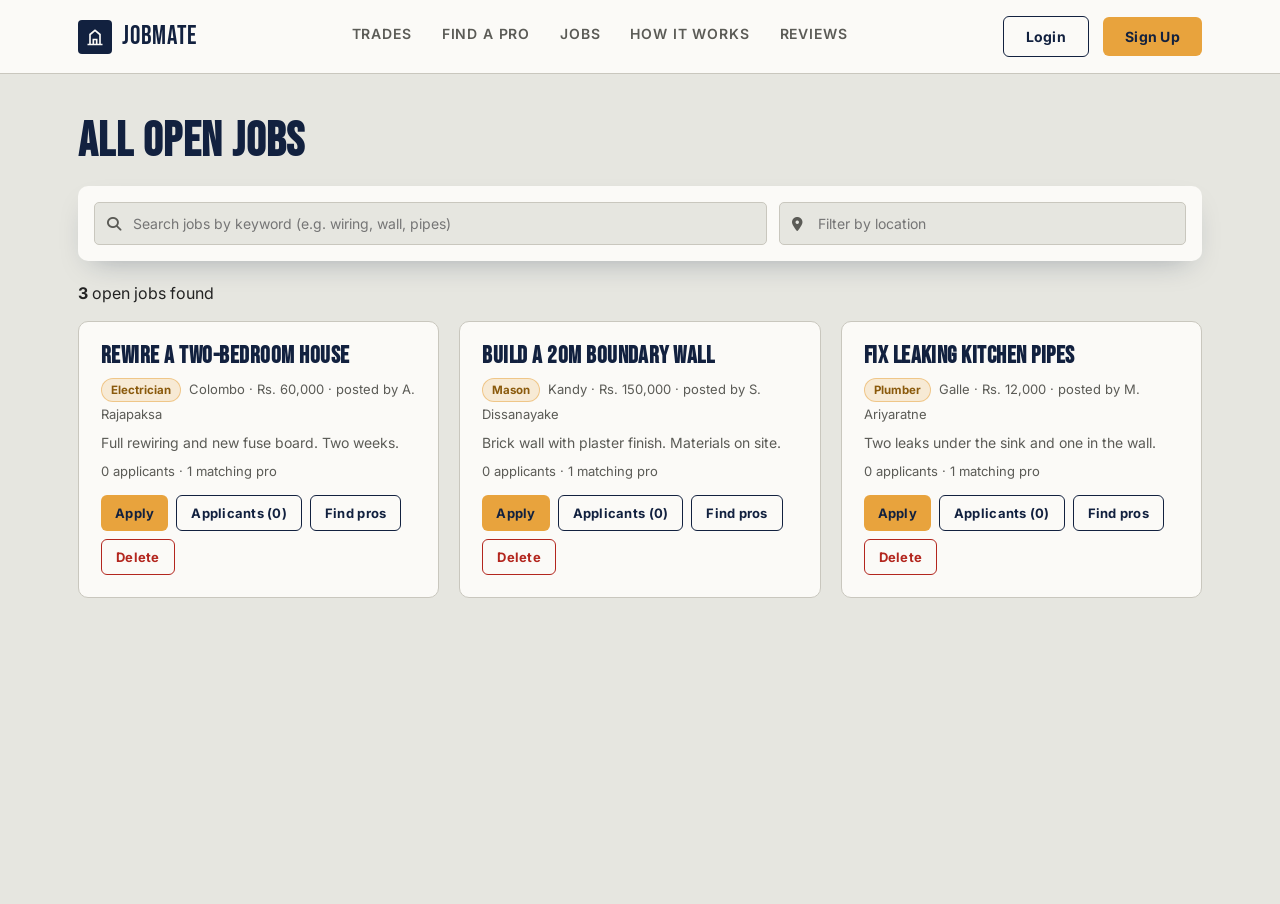
==== all-jobs.html @ c40e43ed "Add View more pages for pros and jobs with keyword search and location filter" ====
<!DOCTYPE html>
<html lang="en">
<head>
    <meta charset="UTF-8">
    <meta name="viewport" content="width=device-width, initial-scale=1.0">
    <title>All open jobs - JobMate</title>
    <link rel="preconnect" href="https://fonts.googleapis.com">
    <link href="https://fonts.googleapis.com/css2?family=Bebas+Neue&family=Inter:wght@400;500;600;700;800&family=JetBrains+Mono:wght@400;600&display=swap" rel="stylesheet">
    <link rel="stylesheet" href="style.css">
    <link rel="stylesheet" href="https://cdnjs.cloudflare.com/ajax/libs/font-awesome/6.4.0/css/all.min.css">
</head>
<body data-page="jobs">
<header class="site-nav">
  <div class="nav-inner">
    <a href="index.html" class="logo">
      <span class="mark">
        <svg viewBox="0 0 24 24" fill="none" stroke="#FBFAF7" stroke-width="2"><path d="M3 21h18M6 21V9l6-5 6 5v12M10 21v-6h4v6"/></svg>
      </span>
      JobMate
    </a>
    <nav class="nav-links" id="navLinks">
      <a href="index.html#trades">Trades</a>
      <a href="index.html#browse">Find a pro</a>
      <a href="index.html#jobs">Jobs</a>
      <a href="index.html#how">How it works</a>
      <a href="index.html#reviews">Reviews</a>
    </nav>
    <div style="display:flex;align-items:center;gap:14px;" id="authNavButtons">
      <a href="login.html" class="btn btn-outline nav-cta">Login</a>
      <a href="signup.html" class="btn btn-primary nav-cta">Sign Up</a>
      <button class="menu-toggle" id="menuToggle" aria-label="Toggle menu"><span></span><span></span><span></span></button>
    </div>
  </div>
</header>

<main class="list-page">
  <div class="wrap">
    <h1 class="list-title">All open jobs</h1>
    <form class="list-search" id="listForm" novalidate>
      <div class="search-wrap grow"><i class="fa-solid fa-magnifying-glass"></i>
        <input id="q" type="search" placeholder="Search jobs by keyword (e.g. wiring, wall, pipes)" aria-label="Search by keyword" autocomplete="off"></div>
      <div class="search-wrap"><i class="fa-solid fa-location-dot"></i>
        <input id="loc" type="text" list="locList" placeholder="Filter by location" aria-label="Filter by location" autocomplete="off"></div>
      <datalist id="locList"></datalist>
    </form>
    <div class="count-line" style="margin-bottom:18px;"><strong id="count">0</strong> open jobs found</div>
    <div class="job-grid" id="grid"></div>
  </div>
</main>

<div class="modal-bg" id="modalBg"><div class="modal" role="dialog" aria-modal="true"><button class="x" id="modalX" aria-label="Close">&times;</button><div id="modalBody"></div></div></div>
<div class="toast" id="toast" role="status"></div>
<script src="data.js"></script>
<script src="listing.js"></script>
</body>
</html>
---- style.css ----
:root{
    --ink:#12213F;
    --ink-2:#1B2E52;
    --steel:#3D6EA5;
    --steel-light:#7FA7CE;
    --amber:#E8A33D;
    --amber-dark:#C6822015;
    --concrete:#E6E6E0;
    --concrete-2:#D9D8D0;
    --paper:#FBFAF7;
    --charcoal:#232323;
    --charcoal-soft:#5B5B56;
    --line:#C9C7BE;
    --radius:6px;
    --shadow:0 12px 30px -14px rgba(18,33,63,0.35);
  }
  *{box-sizing:border-box;}
  html{scroll-behavior:smooth;}
  body{
    margin:0;
    background:var(--concrete);
    color:var(--charcoal);
    font-family:'Inter',sans-serif;
    -webkit-font-smoothing:antialiased;
  }
    h1,h2,h3{
    font-family:'Bebas Neue',sans-serif;
    letter-spacing:0.02em;
    line-height:1;
    color:var(--ink);
  }
  a{color:inherit;text-decoration:none;}
  button{font-family:inherit;cursor:pointer;}
  .wrap{max-width:1180px;margin:0 auto;padding:0 28px;}
  ::selection{background:var(--amber);color:var(--ink);}
  :focus-visible{outline:3px solid var(--steel);outline-offset:2px;}

    /* ---------- NAV ---------- */

  header.site-nav{
    position:sticky;top:0;z-index:100;
    background:var(--paper);
    border-bottom:1px solid var(--line);
  }
  .nav-inner{
    max-width:1180px;margin:0 auto;padding:16px 28px;
    display:flex;align-items:center;justify-content:space-between;
  }
  .logo{
    display:flex;align-items:center;gap:10px;
    font-family:'Bebas Neue',sans-serif;font-size:26px;letter-spacing:0.03em;
    color:var(--ink);
  }
  .logo .mark{
    width:34px;height:34px;border-radius:4px;background:var(--ink);
    display:flex;align-items:center;justify-content:center;
  }
  .logo .mark svg{width:20px;height:20px;}
  .nav-links{display:flex;gap:30px;align-items:center;}
  .nav-links a{
    font-size:14px;font-weight:600;color:var(--charcoal-soft);
    text-transform:uppercase;letter-spacing:0.06em;
    padding-bottom:4px;border-bottom:2px solid transparent;
    transition:color .15s, border-color .15s;
  }
  .nav-links a:hover{color:var(--ink);border-color:var(--amber);}
  .btn{
    display:inline-flex;align-items:center;justify-content:center;gap:8px;
    padding:11px 22px;border-radius:var(--radius);border:none;
    font-weight:700;font-size:14px;letter-spacing:0.02em;
    transition:transform .12s ease, box-shadow .12s ease, background .15s;
  }
  .btn-primary{background:var(--amber);color:var(--ink);}
  .btn-primary:hover{transform:translateY(-2px);box-shadow:0 10px 18px -8px rgba(232,163,61,0.55);}
  .btn-outline{background:transparent;color:var(--ink);border:1.5px solid var(--ink);}
  .btn-outline:hover{background:var(--ink);color:var(--paper);}
  .btn-ghost{background:transparent;color:var(--paper);border:1.5px solid rgba(251,250,247,0.4);}
  .btn-ghost:hover{border-color:var(--paper);}
  .menu-toggle{display:none;background:none;border:none;padding:8px;}
  .menu-toggle span{display:block;width:22px;height:2px;background:var(--ink);margin:5px 0;}

    /* ---------- HERO ---------- */

  .hero{
    position:relative;overflow:hidden;
    background:var(--ink);
    color:var(--paper);
    padding:88px 0 60px;
  }
  .hero::before{
    content:"";position:absolute;inset:0;
    background-image:
      linear-gradient(rgba(255,255,255,0.055) 1px, transparent 1px),
      linear-gradient(90deg, rgba(255,255,255,0.055) 1px, transparent 1px);
    background-size:38px 38px;
    mask-image:radial-gradient(ellipse 90% 70% at 50% 20%, black 40%, transparent 85%);
  }
  .hero-inner{position:relative;display:grid;grid-template-columns:1.1fr 0.9fr;gap:50px;align-items:center;}
  .hero-eyebrow{
    display:inline-flex;align-items:center;gap:8px;
    font-family:'JetBrains Mono',monospace;font-size:12px;letter-spacing:0.14em;
    text-transform:uppercase;color:var(--amber);margin-bottom:18px;
  }
  .hero-eyebrow::before{content:"";width:8px;height:8px;background:var(--amber);border-radius:50%;}
  .hero h1{color:var(--paper);font-size:clamp(42px,6vw,68px);margin:0 0 18px;}
  .hero h1 em{font-style:normal;color:var(--amber);}
  .hero p.lede{font-size:17px;line-height:1.6;color:#C9D3E4;max-width:520px;margin:0 0 30px;}

  .hero-pills{display:flex;flex-wrap:wrap;gap:8px;margin-bottom:26px;}
  .hero-pills span{
    font-family:'JetBrains Mono',monospace;font-size:11.5px;letter-spacing:0.03em;
    padding:6px 12px;border-radius:20px;background:rgba(251,250,247,0.08);
    border:1px solid rgba(251,250,247,0.18);color:#D7E0EE;
  }

  .search-card{
    background:var(--paper);border-radius:10px;padding:20px;
    box-shadow:var(--shadow);
    display:flex;flex-wrap:wrap;gap:12px;
  }
  .search-card .field{
    flex:1 1 160px;display:flex;flex-direction:column;gap:6px;
  }
  .search-card label{
    font-size:11px;text-transform:uppercase;letter-spacing:0.08em;
    color:var(--charcoal-soft);font-weight:700;
  }
  .search-card input, .search-card select{
    border:1.5px solid var(--line);border-radius:5px;padding:11px 12px;
    font-family:inherit;font-size:14px;color:var(--charcoal);background:var(--concrete);
  }
  .search-card input:focus, .search-card select:focus{border-color:var(--steel);outline:none;}
  .search-card .field.submit{flex:0 0 auto;align-self:flex-end;}

  .hero-stats{display:flex;gap:0;margin-top:36px;border-top:1px solid rgba(255,255,255,0.15);padding-top:22px;}
  .hero-stats div{flex:1;padding-right:20px;}
  .hero-stats .num{font-family:'JetBrains Mono',monospace;font-size:26px;font-weight:700;color:var(--amber);}
  .hero-stats .label{font-size:12px;color:#AEB9CC;text-transform:uppercase;letter-spacing:0.06em;margin-top:2px;}

  .hero-actions{margin-top:20px;}
  .play-link{display:inline-flex;align-items:center;gap:10px;font-size:14px;font-weight:600;color:var(--paper);}
  .play-ic{
    width:30px;height:30px;border-radius:50%;border:1.5px solid rgba(251,250,247,0.4);
    display:flex;align-items:center;justify-content:center;font-size:10px;flex-shrink:0;
    transition:background .15s,border-color .15s,color .15s;
  }
  .play-link:hover .play-ic{background:var(--amber);border-color:var(--amber);color:var(--ink);}

    /* ---------- LIVE ACTIVITY PANEL ---------- */
    
  .live-panel{
    justify-self:end;width:290px;background:var(--paper);border-radius:12px;
    box-shadow:var(--shadow);padding:24px;color:var(--charcoal);
  }
  .live-panel-head{
    display:flex;align-items:center;gap:8px;font-family:'JetBrains Mono',monospace;
    font-size:11.5px;text-transform:uppercase;letter-spacing:0.1em;color:var(--charcoal-soft);
    padding-bottom:14px;border-bottom:1px solid var(--concrete-2);margin-bottom:16px;font-weight:700;
  }
  .live-dot-lg{width:8px;height:8px;border-radius:50%;background:#3D9A57;box-shadow:0 0 0 4px rgba(61,154,87,0.18);flex-shrink:0;}
  .live-row{display:flex;justify-content:space-between;align-items:center;font-size:13.5px;margin-bottom:12px;}
  .live-row .live-label{color:var(--charcoal-soft);}
  .live-row .live-val{font-family:'JetBrains Mono',monospace;font-weight:700;color:var(--ink);font-size:16px;}
  .live-bar-group{margin:16px 0;}
  .live-bar-label{display:flex;justify-content:space-between;font-size:12px;color:var(--charcoal-soft);margin-bottom:6px;}
  .live-bar-track{height:6px;border-radius:4px;background:var(--concrete-2);overflow:hidden;}
  .live-bar-fill{height:100%;background:var(--amber);border-radius:4px;}
  .live-tags{display:flex;flex-wrap:wrap;gap:6px;}
  .live-tag{
    font-size:11px;font-weight:700;padding:4px 9px;border-radius:20px;
    background:rgba(61,110,165,0.1);color:var(--steel);border:1px solid rgba(61,110,165,0.25);}
  
  /* ---------- SECTION SHELL ---------- */
  section{padding:76px 0;}
  .section-head{display:flex;justify-content:center;align-items:center;text-align: center; margin-bottom:38px;gap:20px;flex-wrap:wrap;}
  .section-head .kicker{
    font-family:'JetBrains Mono',monospace;font-size:12px;color:var(--steel);
    text-transform:uppercase;letter-spacing:0.14em;margin-bottom:8px;display:block;
  }
  .section-head h2{font-size:clamp(30px,4vw,42px);}
  .section-head p{color:var(--charcoal-soft);font-size:15px;line-height:1.55;}
  
  /*job essential */
  .container {
      max-width: 1200px;
      width: 100%;
      margin: 0 auto;
    }

    .section-title {
      text-align: center;
      margin-bottom: 40px;
    }

    .section-title h2 {
      font-size: 2rem;
      font-weight: 700;
      color: #0f172a;
      margin-bottom: 8px;
    }

    .section-title p {
      color: #64748b;
      font-size: 1.05rem;
    }

    /* 3x3 Feature Grid */
    .feature-grid {
      display: grid;
      grid-template-columns: repeat(3, 1fr);
      gap: 24px;
    }

    /* Card Component */
    .feature-card {
      border-radius: 16px;
      padding: 32px 28px;
      display: flex;
      flex-direction: column;
      align-items: flex-start;
      transition: transform 0.2s ease, box-shadow 0.2s ease;
      border: 1px solid rgba(0, 0, 0, 0.03);
    }

    .feature-card:hover {
      transform: translateY(-4px);
      box-shadow: 0 12px 24px -8px rgba(0, 0, 0, 0.08);
    }

    /* Pastel Card Background Variants */
    .bg-purple { background-color: #f5f3ff; }
    .bg-yellow { background-color: #fffbe0; }
    .bg-teal   { background-color: #f0fdf4; }
    .bg-blue   { background-color: #f0f9ff; }
    .bg-pink   { background-color: #fdf2f8; }
    .bg-sky    { background-color: #e0f2fe; }
    .bg-mint   { background-color: #ecfdf5; }
    .bg-orange { background-color: #fff7ed; }
    .bg-green  { background-color: #f0fdf4; }

    /* Icon Box Styles */
    .icon-box {
      width: 44px;
      height: 44px;
      background-color: #ffffff;
      border-radius: 12px;
      display: flex;
      align-items: center;
      justify-content: center;
      margin-bottom: 20px;
      box-shadow: 0 2px 6px rgba(0, 0, 0, 0.04);
    }

    /* Custom Icon Text Colors */
    .text-purple { color: #7c3aed; }
    .text-yellow { color: #d97706; }
    .text-teal   { color: #0d9488; }
    .text-blue   { color: #0284c7; }
    .text-pink   { color: #db2777; }
    .text-sky    { color: #0369a1; }
    .text-mint   { color: #059669; }
    .text-orange { color: #ea580c; }
    .text-green  { color: #16a34a; }

    /* Text Content */
    .feature-card h3 {
      font-size: 1.15rem;
      font-weight: 700;
      color: #0f172a;
      margin-bottom: 12px;
      line-height: 1.3;
    }

    .feature-card p {
      font-size: 0.925rem;
      color: #475569;
      line-height: 1.55;
    }


    #browse {
    padding-top: 15px;
  }
  /* ---------- COMPLETED FEATURES ---------- */
.reveal{opacity:0;transform:translateY(14px);transition:opacity .5s,transform .5s;}
.reveal.in{opacity:1;transform:none;}
@media (prefers-reduced-motion:reduce){.reveal{opacity:1;transform:none;transition:none;}}
.section-head.left{justify-content:space-between;text-align:left;}
.filter-pills{display:flex;flex-wrap:wrap;gap:8px;justify-content:center;margin-bottom:22px;}
.pill{padding:8px 16px;border-radius:20px;border:1.5px solid var(--line);background:var(--paper);font-size:13px;font-weight:600;color:var(--charcoal-soft);}
.pill.active,.pill:hover{background:var(--ink);color:var(--paper);border-color:var(--ink);}
.pro-toolbar{display:flex;justify-content:space-between;align-items:center;flex-wrap:wrap;gap:10px;margin-bottom:18px;font-size:14px;}
.sort-select,.f-select{padding:9px 12px;border:1.5px solid var(--line);border-radius:5px;background:var(--paper);font-family:inherit;font-size:14px;}
.pro-grid,.job-grid{display:grid;grid-template-columns:repeat(auto-fill,minmax(270px,1fr));gap:20px;}
.card{background:var(--paper);border:1px solid var(--line);border-radius:10px;padding:22px;display:flex;flex-direction:column;gap:10px;}
.card h3{font-size:24px;margin:0;}
.card .meta{font-size:13px;color:var(--charcoal-soft);}
.card p{margin:0;font-size:14px;line-height:1.5;color:var(--charcoal-soft);}
.card .actions{display:flex;gap:8px;margin-top:auto;padding-top:6px;flex-wrap:wrap;}
.card .btn{padding:9px 14px;font-size:13px;}
.avatar{width:46px;height:46px;border-radius:50%;background:var(--ink);color:var(--amber);display:flex;align-items:center;justify-content:center;font-family:'Bebas Neue';font-size:24px;flex-shrink:0;}
.pro-top{display:flex;gap:12px;align-items:center;}
.tag{display:inline-block;font-size:11.5px;font-weight:700;padding:4px 9px;border-radius:20px;background:rgba(61,110,165,.1);color:var(--steel);border:1px solid rgba(61,110,165,.25);margin:0 4px 4px 0;}
.tag.amber{background:rgba(232,163,61,.18);color:#8a5a0c;border-color:rgba(232,163,61,.5);}
.tag.green{background:rgba(61,154,87,.12);color:#2b7a42;border-color:rgba(61,154,87,.35);}
.stars{color:var(--amber);letter-spacing:1px;}
.empty{grid-column:1/-1;text-align:center;padding:40px;color:var(--charcoal-soft);background:var(--paper);border:1px dashed var(--line);border-radius:10px;}
.two-col{display:grid;grid-template-columns:1fr 1fr;gap:28px;align-items:start;}
.form-card{background:var(--paper);border:1px solid var(--line);border-radius:12px;padding:28px;box-shadow:var(--shadow);}
.form-card h3{font-size:30px;margin:0 0 6px;}
.form-card .sub{font-size:14px;color:var(--charcoal-soft);margin:0 0 18px;line-height:1.5;}
.form-grid{display:grid;grid-template-columns:1fr 1fr;gap:12px;}
.form-grid .full{grid-column:1/-1;}
.f label{display:block;font-size:11px;text-transform:uppercase;letter-spacing:.08em;font-weight:700;color:var(--charcoal-soft);margin-bottom:5px;}
.f input,.f select,.f textarea{width:100%;border:1.5px solid var(--line);border-radius:5px;padding:11px 12px;font-family:inherit;font-size:14px;background:var(--concrete);}
.f input:focus,.f select:focus,.f textarea:focus{border-color:var(--steel);outline:none;}
.f textarea{min-height:84px;resize:vertical;}
.err{color:#b3261e;font-size:13px;margin-top:8px;min-height:18px;}
.steps{display:grid;grid-template-columns:repeat(4,1fr);gap:20px;counter-reset:s;}
.step{background:var(--paper);border-radius:10px;padding:24px;border-top:4px solid var(--amber);}
.step::before{counter-increment:s;content:counter(s);font-family:'Bebas Neue';font-size:40px;color:var(--steel);}
.step h3{font-size:22px;margin:4px 0 8px;}
.step p{margin:0;font-size:14px;line-height:1.5;color:var(--charcoal-soft);}
.testimonial-strip{
    background:var(--ink);color:var(--paper);
  }
.review-grid{display:grid;grid-template-columns:repeat(auto-fill,minmax(280px,1fr));gap:20px;}
.review{background:rgba(251,250,247,0.06);border:1px solid rgba(251,250,247,0.14);border-radius:10px;padding:22px;border:1px solid var(--line);}
.review p{margin:8px 0 12px;font-size:14.5px;line-height:1.55;}
.review small{color:var(--paper);}
.modal-bg{position:fixed;inset:0;background:rgba(18,33,63,.6);display:none;align-items:center;justify-content:center;padding:20px;z-index:200;}
.modal-bg.open{display:flex;}
.modal{background:var(--paper);border-radius:12px;max-width:520px;width:100%;max-height:90vh;overflow:auto;padding:28px;position:relative;}
.modal h3{font-size:30px;margin:0 0 10px;}
.modal .x{position:absolute;top:12px;right:14px;background:none;border:none;font-size:26px;color:var(--charcoal-soft);}
.modal hr{border:none;border-top:1px solid var(--concrete-2);margin:18px 0;}
.app-row{display:flex;justify-content:space-between;align-items:center;gap:10px;padding:10px 0;border-bottom:1px solid var(--concrete-2);font-size:14px;}
.toast{position:fixed;bottom:24px;left:50%;transform:translateX(-50%) translateY(80px);background:var(--ink);color:var(--paper);padding:13px 22px;border-radius:8px;font-size:14px;font-weight:600;transition:transform .3s;z-index:300;}
.toast.show{transform:translateX(-50%) translateY(0);}

.join-cta{
    background:linear-gradient(135deg, var(--steel), var(--ink));
    color:var(--paper);border-radius:14px;padding:52px 48px;
    display:flex;justify-content:space-between;align-items:center;gap:30px;flex-wrap:wrap;
  }
.join-cta h2{color:var(--paper);font-size:clamp(28px,3.6vw,38px);margin:0 0 10px;}
.join-cta p{color:#D7E0EE;font-size:15px;max-width:440px;margin:0;}

  /* ---------- FOOTER ---------- */
  footer{background:var(--ink);color:#AEB9CC;padding:50px 0 26px;font-size:13.5px;}
  .footer-grid{display:grid;grid-template-columns:1.6fr 1fr 1fr 1fr 1.3fr;gap:30px;margin-bottom:36px;}
  .footer-grid h4{color:var(--paper);font-size:13px;text-transform:uppercase;letter-spacing:0.08em;margin:0 0 14px;}
  .footer-grid a{display:block;color:#AEB9CC;margin-bottom:9px;}
  .footer-grid a:hover{color:var(--amber);}
  .newsletter-form{display:flex;gap:8px;}
  .newsletter-form input{
    flex:1;min-width:0;border:1.5px solid rgba(251,250,247,0.2);border-radius:5px;
    padding:9px 12px;background:rgba(251,250,247,0.06);color:var(--paper);font-family:inherit;font-size:13px;
  }
  .newsletter-form input::placeholder{color:#7C8AA2;}
  .newsletter-form input:focus{outline:none;border-color:var(--amber);}
  .footer-bottom{border-top:1px solid rgba(255,255,255,0.12);padding-top:20px;display:flex;justify-content:space-between;color:#7C8AA2;flex-wrap:wrap;gap:10px;}
@media(max-width:900px){
  .hero-inner,.two-col{grid-template-columns:1fr;}
  .live-panel{justify-self:stretch;width:auto;}
  .feature-grid{grid-template-columns:1fr 1fr;}
  .steps{grid-template-columns:1fr 1fr;}
  .menu-toggle{display:block;}
  .nav-links{display:none;position:absolute;top:100%;left:0;right:0;background:var(--paper);flex-direction:column;padding:18px 28px;gap:16px;border-bottom:1px solid var(--line);}
  .nav-links.open{display:flex;}
  .nav-cta{display:none;}
}
@media(max-width:560px){.feature-grid,.steps,.form-grid{grid-template-columns:1fr;}}


/* ---------- VIEW MORE TILE + LIST PAGES ---------- */
.more-tile{display:flex;flex-direction:column;align-items:center;justify-content:center;gap:4px;min-height:200px;border:2.5px dashed var(--steel);border-radius:10px;color:var(--steel);font-family:'Bebas Neue',sans-serif;font-size:32px;letter-spacing:.04em;transition:background .15s,color .15s,border-color .15s,transform .15s;}
.more-tile .more-arrow{font-family:'Inter',sans-serif;font-weight:300;font-size:56px;line-height:.9;}
.more-tile:hover{background:var(--ink);color:var(--amber);border-color:var(--ink);transform:translateY(-3px);}
.more-tile.wide{flex-direction:row;min-height:84px;gap:14px;font-size:28px;}
.more-tile.wide .more-arrow{font-size:40px;}
.list-page{padding:44px 0 80px;min-height:calc(100vh - 70px);}
.list-title{font-size:clamp(34px,5vw,48px);margin:0 0 20px;}
.list-search{display:flex;flex-wrap:wrap;gap:12px;background:var(--paper);padding:16px;border-radius:10px;box-shadow:var(--shadow);margin-bottom:22px;}
.list-search .search-wrap{position:relative;flex:1 1 220px;}
.list-search .search-wrap.grow{flex:2 1 300px;}
.list-search .search-wrap i{position:absolute;left:13px;top:50%;transform:translateY(-50%);color:var(--charcoal-soft);font-size:14px;pointer-events:none;}
.list-search input{width:100%;border:1.5px solid var(--line);border-radius:5px;padding:12px 12px 12px 38px;font-family:inherit;font-size:14px;background:var(--concrete);}
.list-search input:focus{border-color:var(--steel);outline:none;}
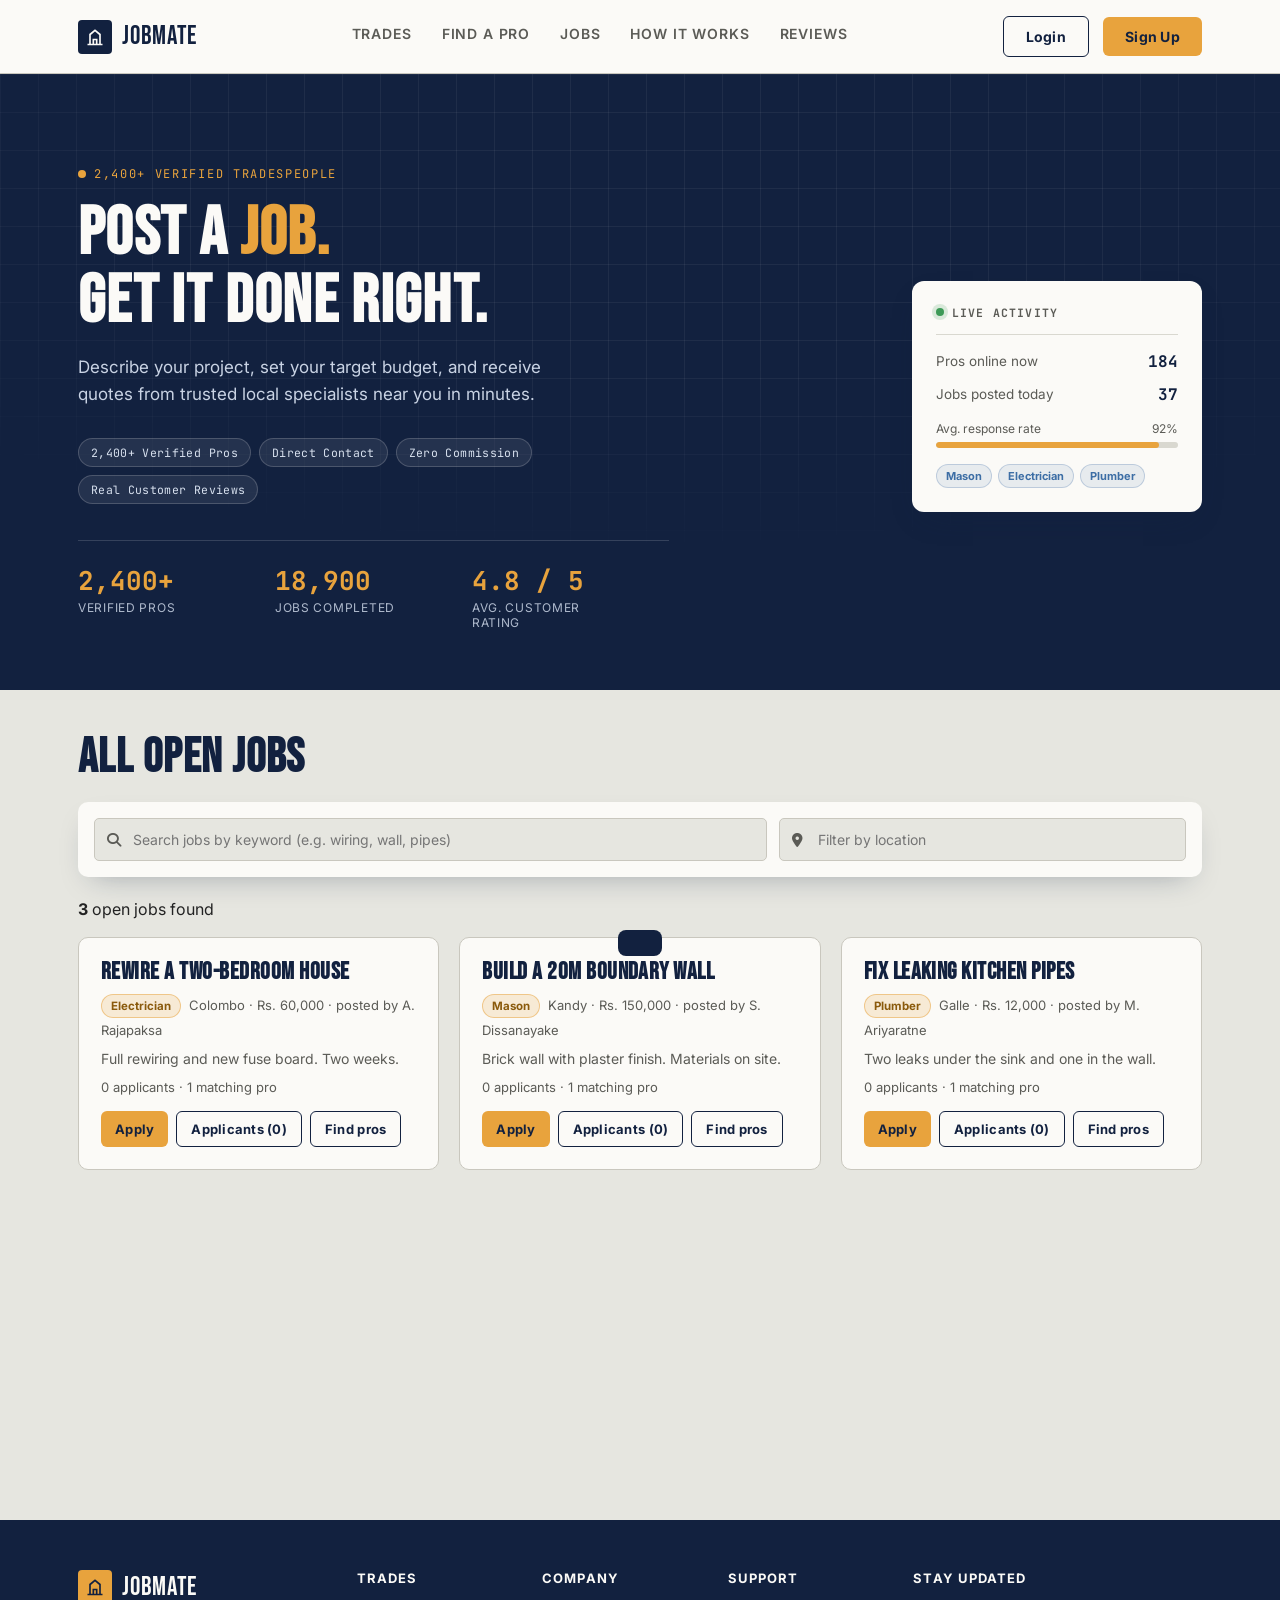
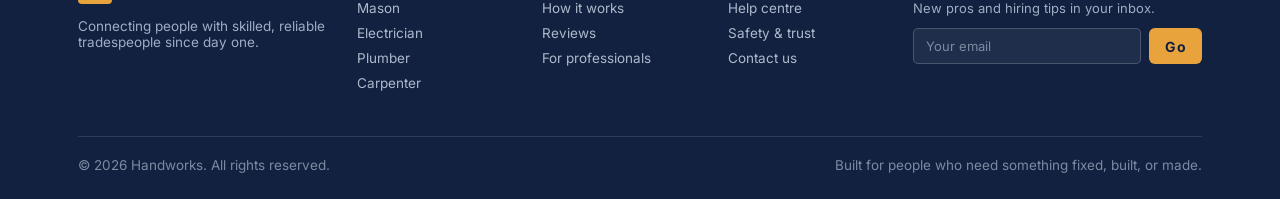
==== commit 4ea5cd63: "Connect sign-up page, remove trade form and job delete button" ====
--- a/all-jobs.html
+++ b/all-jobs.html
@@ -33,6 +33,53 @@
   </div>
 </header>
 
+<section class="hero" id="top">
+  <div class="wrap hero-inner">
+    <div>
+      <span class="hero-eyebrow">2,400+ verified tradespeople</span>
+      <h1>POST A <em>JOB.</em><br>GET IT DONE RIGHT.</h1>
+      <p class="lede">Describe your project, set your target budget, and receive quotes from trusted local specialists near you in minutes.</p>
+
+      <div class="hero-pills">
+        <span>2,400+ Verified Pros</span>
+        <span>Direct Contact</span>
+        <span>Zero Commission</span>
+        <span>Real Customer Reviews</span>
+      </div>
+
+      <div class="hero-stats">
+        <div>
+          <div class="num">2,400+</div>
+          <div class="label">Verified pros</div>
+        </div>
+        <div>
+          <div class="num">18,900</div>
+          <div class="label">Jobs completed</div>
+        </div>
+        <div>
+          <div class="num">4.8 / 5</div>
+          <div class="label">Avg. customer rating</div>
+        </div>
+      </div>
+    </div>
+
+    <div class="live-panel">
+      <div class="live-panel-head"><span class="live-dot-lg"></span> Live activity</div>
+      <div class="live-row"><span class="live-label">Pros online now</span><span class="live-val">184</span></div>
+      <div class="live-row"><span class="live-label">Jobs posted today</span><span class="live-val">37</span></div>
+      <div class="live-bar-group">
+        <div class="live-bar-label"><span>Avg. response rate</span><span>92%</span></div>
+        <div class="live-bar-track"><div class="live-bar-fill" style="width:92%;"></div></div>
+      </div>
+      <div class="live-tags">
+        <span class="live-tag">Mason</span>
+        <span class="live-tag">Electrician</span>
+        <span class="live-tag">Plumber</span>
+      </div>
+    </div>
+  </div>
+</section>
+
 <main class="list-page">
   <div class="wrap">
     <h1 class="list-title">All open jobs</h1>
@@ -48,6 +95,53 @@
   </div>
 </main>
 
+<footer>
+  <div class="wrap">
+    <div class="footer-grid">
+      <div>
+        <div class="logo" style="color:var(--paper);margin-bottom:14px;">
+          <span class="mark" style="background:var(--amber);">
+            <svg viewBox="0 0 24 24" fill="none" stroke="#12213F" stroke-width="2"><path d="M3 21h18M6 21V9l6-5 6 5v12M10 21v-6h4v6"/></svg>
+          </span>
+          JobMate
+        </div>
+        <p style="max-width:260px;color:#9FADC4;">Connecting people with skilled, reliable tradespeople since day one.</p>
+      </div>
+      <div>
+        <h4>Trades</h4>
+        <a href="#trades">Mason</a>
+        <a href="#trades">Electrician</a>
+        <a href="#trades">Plumber</a>
+        <a href="#trades">Carpenter</a>
+      </div>
+      <div>
+        <h4>Company</h4>
+        <a href="#how">How it works</a>
+        <a href="#reviews">Reviews</a>
+        <a href="#join">For professionals</a>
+      </div>
+      <div>
+        <h4>Support</h4>
+        <a href="#">Help centre</a>
+        <a href="#">Safety &amp; trust</a>
+        <a href="#">Contact us</a>
+      </div>
+      <div>
+        <h4>Stay Updated</h4>
+        <p style="color:#9FADC4;font-size:13px;margin:0 0 12px;">New pros and hiring tips in your inbox.</p>
+        <form class="newsletter-form" id="newsletterForm">
+          <input type="email" placeholder="Your email" required>
+          <button type="submit" class="btn btn-primary" style="padding:9px 16px;">Go</button>
+        </form>
+      </div>
+    </div>
+    <div class="footer-bottom">
+      <span>© 2026 Handworks. All rights reserved.</span>
+      <span>Built for people who need something fixed, built, or made.</span>
+    </div>
+  </div>
+</footer>
+
 <div class="modal-bg" id="modalBg"><div class="modal" role="dialog" aria-modal="true"><button class="x" id="modalX" aria-label="Close">&times;</button><div id="modalBody"></div></div></div>
 <div class="toast" id="toast" role="status"></div>
 <script src="data.js"></script>
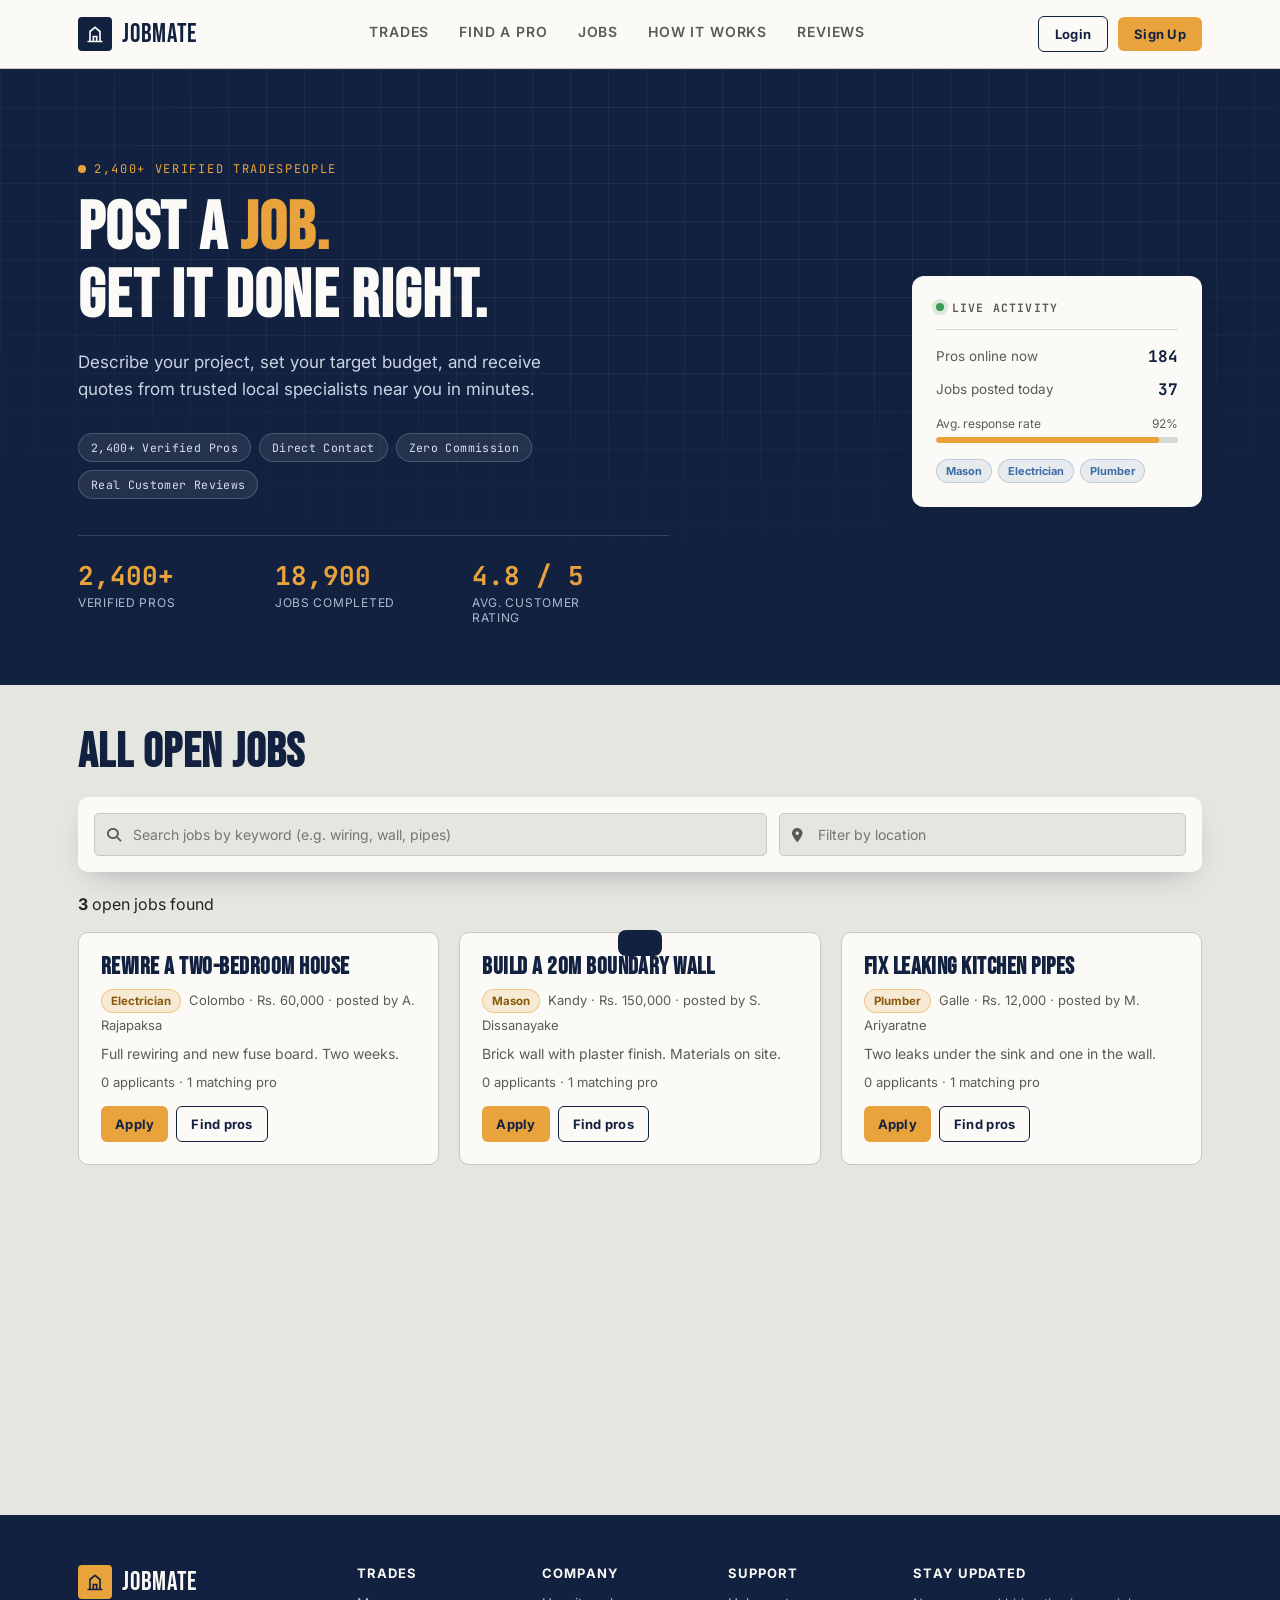
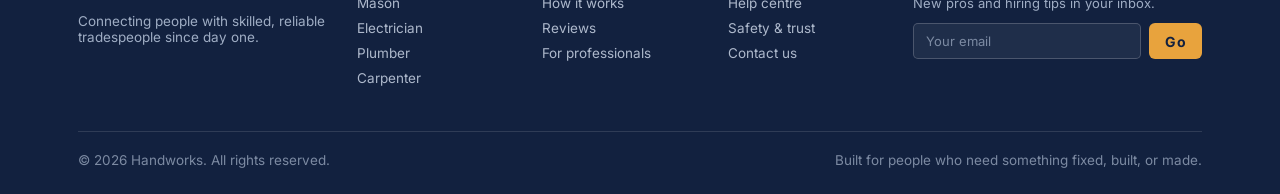
==== commit 27bf9380: "Add accounts with roles, profile menu, profile pages" ====
--- a/all-jobs.html
+++ b/all-jobs.html
@@ -26,8 +26,7 @@
       <a href="index.html#reviews">Reviews</a>
     </nav>
     <div style="display:flex;align-items:center;gap:14px;" id="authNavButtons">
-      <a href="login.html" class="btn btn-outline nav-cta">Login</a>
-      <a href="signup.html" class="btn btn-primary nav-cta">Sign Up</a>
+      <div class="auth-nav" id="authNav"></div>
       <button class="menu-toggle" id="menuToggle" aria-label="Toggle menu"><span></span><span></span><span></span></button>
     </div>
   </div>
--- a/style.css
+++ b/style.css
@@ -387,3 +387,44 @@
 .list-search .search-wrap i{position:absolute;left:13px;top:50%;transform:translateY(-50%);color:var(--charcoal-soft);font-size:14px;pointer-events:none;}
 .list-search input{width:100%;border:1.5px solid var(--line);border-radius:5px;padding:12px 12px 12px 38px;font-family:inherit;font-size:14px;background:var(--concrete);}
 .list-search input:focus{border-color:var(--steel);outline:none;}
+
+/* ---------- ACCOUNT NAV, DROPDOWN, PROFILE PAGES ---------- */
+.auth-nav{display:flex;align-items:center;gap:10px;}
+.auth-nav .btn{padding:9px 16px;font-size:13px;}
+.avatar,.avatar-btn,.dd-avatar,.prof-avatar{overflow:hidden;}
+.avatar img,.avatar-btn img,.dd-avatar img,.prof-avatar img{width:100%;height:100%;object-fit:cover;border-radius:50%;display:block;}
+.user-menu{position:relative;}
+.avatar-btn{width:42px;height:42px;padding:0;border-radius:50%;border:2px solid transparent;background:var(--ink);color:var(--amber);font-family:'Inter',sans-serif;font-weight:800;font-size:14px;letter-spacing:.02em;display:flex;align-items:center;justify-content:center;}
+.avatar-btn:hover,.avatar-btn[aria-expanded="true"]{border-color:var(--amber);}
+.user-dd{position:absolute;right:0;top:calc(100% + 10px);width:300px;max-width:92vw;background:#fff;border:1px solid var(--line);border-radius:10px;box-shadow:0 18px 40px -12px rgba(18,33,63,.35);padding:8px 0;z-index:150;}
+.user-dd[hidden]{display:none;}
+.dd-head{display:flex;gap:14px;align-items:center;padding:16px 18px;}
+.dd-avatar{width:56px;height:56px;border-radius:50%;background:var(--ink);color:var(--amber);font-weight:800;font-size:20px;display:flex;align-items:center;justify-content:center;flex-shrink:0;}
+.dd-who{min-width:0;}
+.dd-who strong{display:block;font-size:15px;color:var(--ink);}
+.dd-who small{display:block;color:var(--charcoal-soft);font-size:12.5px;overflow:hidden;text-overflow:ellipsis;white-space:nowrap;}
+.dd-sep{height:1px;background:var(--concrete-2);margin:6px 0;}
+.user-dd a,.user-dd button[role="menuitem"]{display:flex;justify-content:space-between;align-items:center;width:100%;padding:11px 18px;background:none;border:none;font-family:inherit;font-size:14.5px;color:var(--charcoal);text-align:left;}
+.user-dd a:hover,.user-dd button[role="menuitem"]:hover{background:var(--concrete);color:var(--ink);}
+.dd-val{color:var(--charcoal-soft);font-size:13px;}
+.lang-list{display:grid;gap:8px;margin:14px 0;}
+.lang-opt{padding:12px 16px;border:1.5px solid var(--line);border-radius:8px;background:#fff;font-size:15px;font-weight:600;text-align:left;font-family:inherit;}
+.lang-opt:hover,.lang-opt.active{border-color:var(--ink);background:var(--concrete);}
+.acct-page{padding:44px 0 80px;min-height:calc(100vh - 70px);}
+.narrow{max-width:820px;}
+.prof-card,.acct-card{background:var(--paper);border:1px solid var(--line);border-radius:12px;padding:28px;margin-bottom:20px;}
+.prof-head{display:flex;gap:20px;align-items:center;flex-wrap:wrap;}
+.prof-head .grow{flex:1;min-width:200px;}
+.prof-head h1{font-size:40px;margin:0 0 4px;}
+.prof-avatar{width:92px;height:92px;border-radius:50%;background:var(--ink);color:var(--amber);font-weight:800;font-size:30px;display:flex;align-items:center;justify-content:center;flex-shrink:0;}
+.prof-grid{display:grid;grid-template-columns:1fr 1fr;gap:18px 28px;margin:24px 0 0;}
+.prof-grid dt{font-size:11px;text-transform:uppercase;letter-spacing:.08em;font-weight:700;color:var(--charcoal-soft);margin:0 0 4px;}
+.prof-grid dd{margin:0;font-size:15px;color:var(--charcoal);word-break:break-word;}
+.prof-grid .full{grid-column:1/-1;}
+.acct-card h2{font-size:30px;margin:0 0 4px;}
+.photo-row{display:flex;gap:18px;align-items:center;margin-bottom:20px;flex-wrap:wrap;}
+.form-actions{display:flex;gap:12px;margin-top:20px;flex-wrap:wrap;}
+.faq details{border-bottom:1px solid var(--concrete-2);padding:14px 0;}
+.faq summary{font-weight:700;cursor:pointer;color:var(--ink);}
+.faq p{margin:10px 0 0;color:var(--charcoal-soft);line-height:1.6;font-size:14.5px;}
+@media(max-width:600px){.prof-grid{grid-template-columns:1fr;}.user-dd{position:fixed;left:12px;right:12px;top:66px;width:auto;max-width:none;}}
